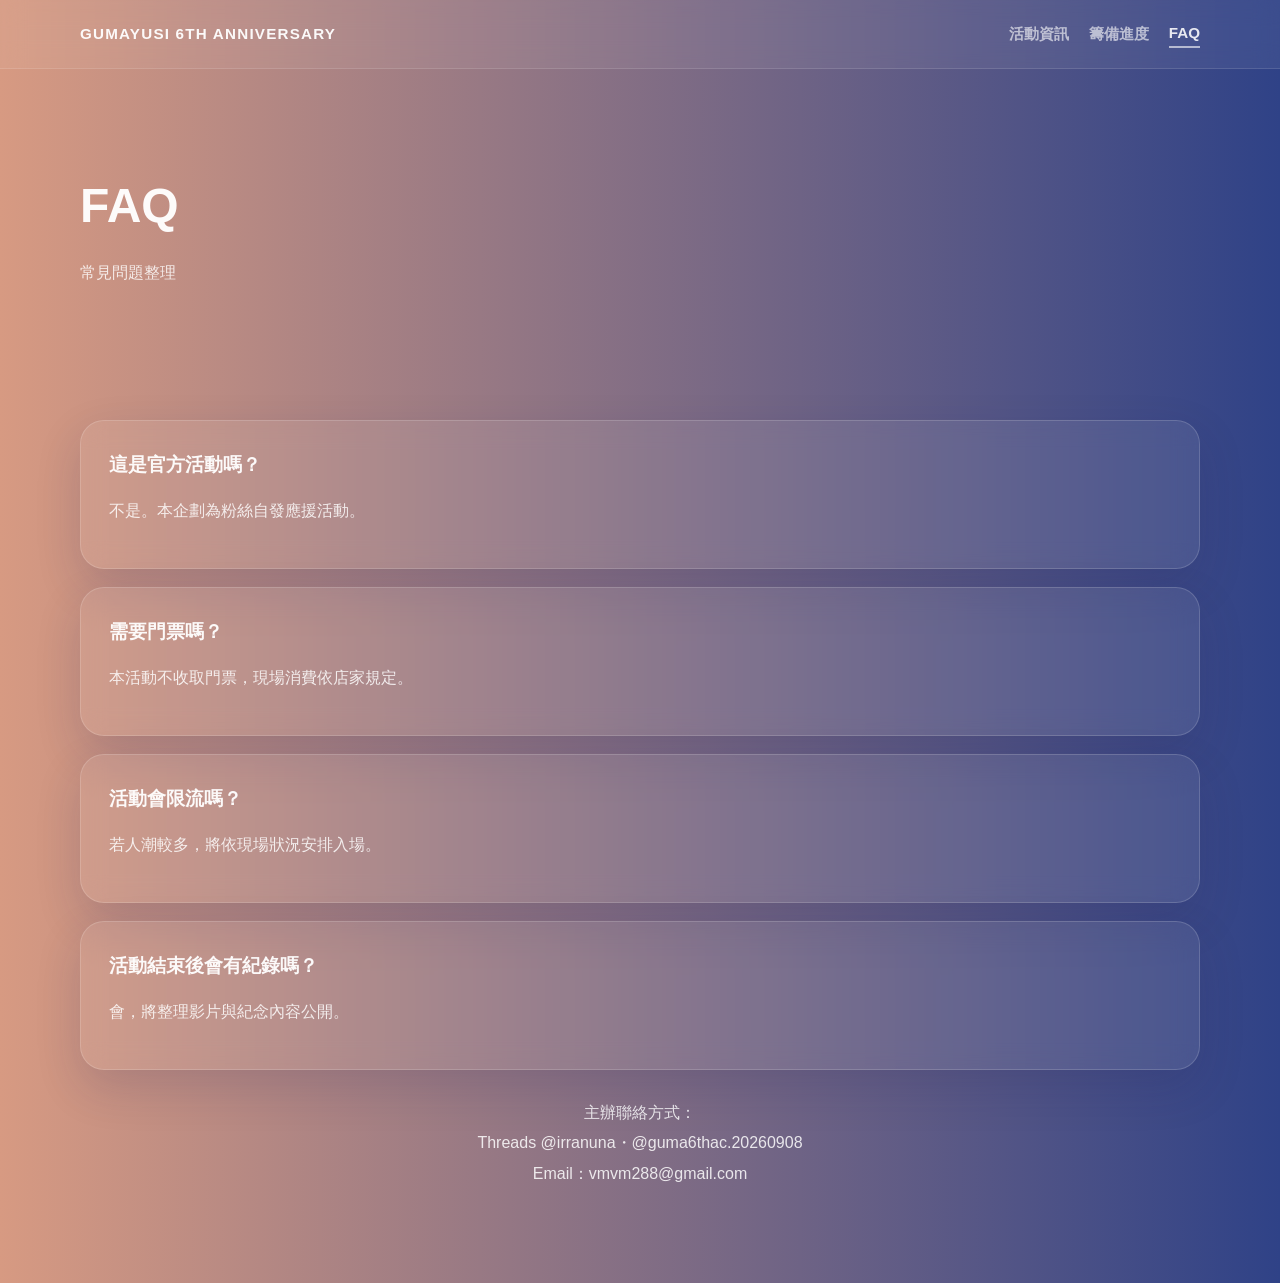
==== faq.html @ 4aa94550 "Add files via upload" ====
<!DOCTYPE html>
<html lang="zh-Hant">
<head>
  <meta charset="UTF-8" />
  <meta name="viewport" content="width=device-width, initial-scale=1.0" />
  <title>FAQ｜Gumayusi 6th Anniversary</title>
  <link rel="stylesheet" href="style.css" />
</head>
<body>

  <nav class="top-nav">
    <div class="container nav-inner">
      <a href="./index.html" class="nav-logo">GUMAYUSI 6TH ANNIVERSARY</a>

      <div class="nav-links">
        <a href="./index.html">活動資訊</a>
        <a href="./progress.html">籌備進度</a>
          <a href="./faq.html" class="active">FAQ</a>
      </div>
    </div>
  </nav>

  <header class="sub-hero">
    <div class="container">
      <h1>FAQ</h1>
      <p>常見問題整理</p>
    </div>
  </header>

  <main>

    <section class="section">
      <div class="container">

        <div class="faq-list">

          <div class="faq-item">
            <h3>這是官方活動嗎？</h3>
            <p>不是。本企劃為粉絲自發應援活動。</p>
          </div>

          <div class="faq-item">
            <h3>需要門票嗎？</h3>
            <p>本活動不收取門票，現場消費依店家規定。</p>
          </div>

          <div class="faq-item">
            <h3>活動會限流嗎？</h3>
            <p>若人潮較多，將依現場狀況安排入場。</p>
          </div>

          <div class="faq-item">
            <h3>活動結束後會有紀錄嗎？</h3>
            <p>會，將整理影片與紀念內容公開。</p>
          </div>

        </div>

        <p class="contact-center">
          主辦聯絡方式：<br>
          Threads @irranuna・@guma6thac.20260908<br>
          Email：vmvm288@gmail.com
        </p>

      </div>
    </section>

  </main>

</body>
</html>
---- style.css ----
:root {
  --text-main: #fffaf8;
  --text-sub: rgba(255, 255, 255, 0.84);
  --text-dim: rgba(255, 255, 255, 0.62);

  --card-bg: rgba(255, 255, 255, 0.08);
  --card-border: rgba(255, 255, 255, 0.16);
  --card-shadow: 0 18px 46px rgba(28, 33, 84, 0.16);

  --container-width: 1120px;
}

*,
*::before,
*::after {
  box-sizing: border-box;
}

html,
body {
  margin: 0;
  padding: 0;
}

body {
  font-family:
    "Noto Sans TC",
    "Segoe UI",
    "PingFang TC",
    "Microsoft JhengHei",
    sans-serif;
  line-height: 1.7;
  color: var(--text-main);
  background: linear-gradient(90deg, #d79a82 0%, #2f4287 100%);
}

img {
  display: block;
  max-width: 100%;
}

a {
  color: inherit;
  text-decoration: none;
}

.container {
  width: min(var(--container-width), calc(100% - 40px));
  margin: 0 auto;
}

/* ===== 導覽 ===== */

.top-nav {
  position: sticky;
  top: 0;
  z-index: 50;
  backdrop-filter: blur(12px);
  background: rgba(255, 255, 255, 0.06);
  border-bottom: 1px solid rgba(255, 255, 255, 0.12);
}

.nav-inner {
  min-height: 68px;
  display: flex;
  align-items: center;
  justify-content: center;
}

.nav-logo {
  font-size: 0.95rem;
  font-weight: 900;
  letter-spacing: 0.08em;
  text-transform: uppercase;
  color: rgba(255, 255, 255, 0.95);
}

/* ===== 內容區 ===== */

.section,
.section.alt {
  padding: 78px 0;
}

.section h2 {
  margin: 0 0 24px;
  font-size: clamp(1.8rem, 3.2vw, 2.4rem);
  color: rgba(255, 255, 255, 0.95);
}

.section p,
.section li {
  color: var(--text-sub);
}

.info-grid,
.feature-grid {
  display: grid;
  gap: 22px;
}

.info-grid,
.feature-grid {
  grid-template-columns: repeat(2, minmax(0, 1fr));
}

.faq-list {
  display: grid;
  gap: 18px;
}

.info-card,
.feature-card,
.faq-item,
.host-profile-card {
  border-radius: 24px;
  padding: 28px;
  background: var(--card-bg);
  border: 1px solid var(--card-border);
  box-shadow: var(--card-shadow);
  backdrop-filter: blur(12px);
}

.info-title,
.feature-card h3,
.faq-item h3 {
  margin: 0 0 12px;
  color: rgba(255, 255, 255, 0.95);
}

.location-name,
.location-address,
.event-date,
.event-time {
  margin: 0 0 10px;
}

.contact-center {
  margin-top: 28px;
  text-align: center;
  line-height: 1.9;
  color: rgba(255, 255, 255, 0.78);
}

/* ===== 主辦人 ===== */

.host-profile-card {
  display: grid;
  grid-template-columns: 180px minmax(0, 1fr);
  gap: 28px;
  align-items: center;
}

.host-profile-image img {
  width: 180px;
  height: 180px;
  object-fit: cover;
  border-radius: 20px;
}

.host-label {
  margin: 0 0 8px;
  font-size: 0.9rem;
  letter-spacing: 0.12em;
  text-transform: uppercase;
  color: rgba(255, 255, 255, 0.72);
}

.host-profile-content h3 {
  margin: 0 0 14px;
}

.organizer-note {
  margin-top: 16px;
  padding-top: 16px;
  border-top: 1px solid rgba(255, 255, 255, 0.12);
  color: rgba(255, 255, 255, 0.68);
}

/* ===== 手機 ===== */

@media (max-width: 900px) {
  .info-grid,
  .feature-grid,
  .host-profile-card {
    grid-template-columns: 1fr;
  }

  .host-profile-image {
    display: flex;
    justify-content: center;
  }
}

@media (max-width: 768px) {
  .container {
    width: min(100% - 28px, var(--container-width));
  }

  .nav-inner {
    min-height: 60px;
  }


  .section,
  .section.alt {
    padding: 56px 0;
  }

  .info-card,
  .feature-card,
  .faq-item,
  .host-profile-card {
    padding: 22px;
  }

  .host-profile-image img {
    width: 140px;
    height: 140px;
  }
}

.hero {
  position: relative;
  min-height: calc(100vh - 68px);
  overflow: hidden;

  background: url("./images/kv.png") center center / cover no-repeat;

  /* 防止裁切時邊緣太醜 */
  background-color: #d79a82;
}
.nav-inner {
  min-height: 68px;
  display: flex;
  align-items: center;
  justify-content: space-between;
  gap: 24px;
}

.nav-links {
  display: flex;
  align-items: center;
  gap: 20px;
}

.nav-links a {
  font-size: 0.95rem;
  font-weight: 700;
  color: rgba(255, 255, 255, 0.88);
  transition: opacity 0.2s ease;
}

.nav-links a:hover {
  opacity: 0.75;
}

.sub-hero {
  padding: 96px 0 56px;
  background: linear-gradient(90deg, #d79a82 0%, #2f4287 100%);
}

.sub-hero h1 {
  margin: 0 0 12px;
  font-size: clamp(2rem, 4vw, 3rem);
  color: rgba(255, 255, 255, 0.96);
}

.sub-hero p {
  margin: 0;
  color: rgba(255, 255, 255, 0.82);
}

.progress-list {
  display: grid;
  gap: 20px;
}

.progress-card {
  border-radius: 24px;
  padding: 28px;
  background: rgba(255, 255, 255, 0.08);
  border: 1px solid rgba(255, 255, 255, 0.16);
  box-shadow: 0 18px 46px rgba(28, 33, 84, 0.16);
  backdrop-filter: blur(12px);
}

.progress-card h2 {
  margin: 0 0 10px;
  font-size: 1.3rem;
  color: rgba(255, 255, 255, 0.95);
}

.progress-card p {
  margin: 0;
  color: rgba(255, 255, 255, 0.82);
}

.progress-date {
  margin: 0 0 10px !important;
  font-size: 0.92rem;
  letter-spacing: 0.08em;
  color: rgba(255, 255, 255, 0.62) !important;
}

.nav-links a.active {
  font-weight: 900;
  opacity: 1;
  border-bottom: 2px solid rgba(255,255,255,0.6);
}

.nav-links a {
  opacity: 0.7;
  transition: all 0.2s ease;
}
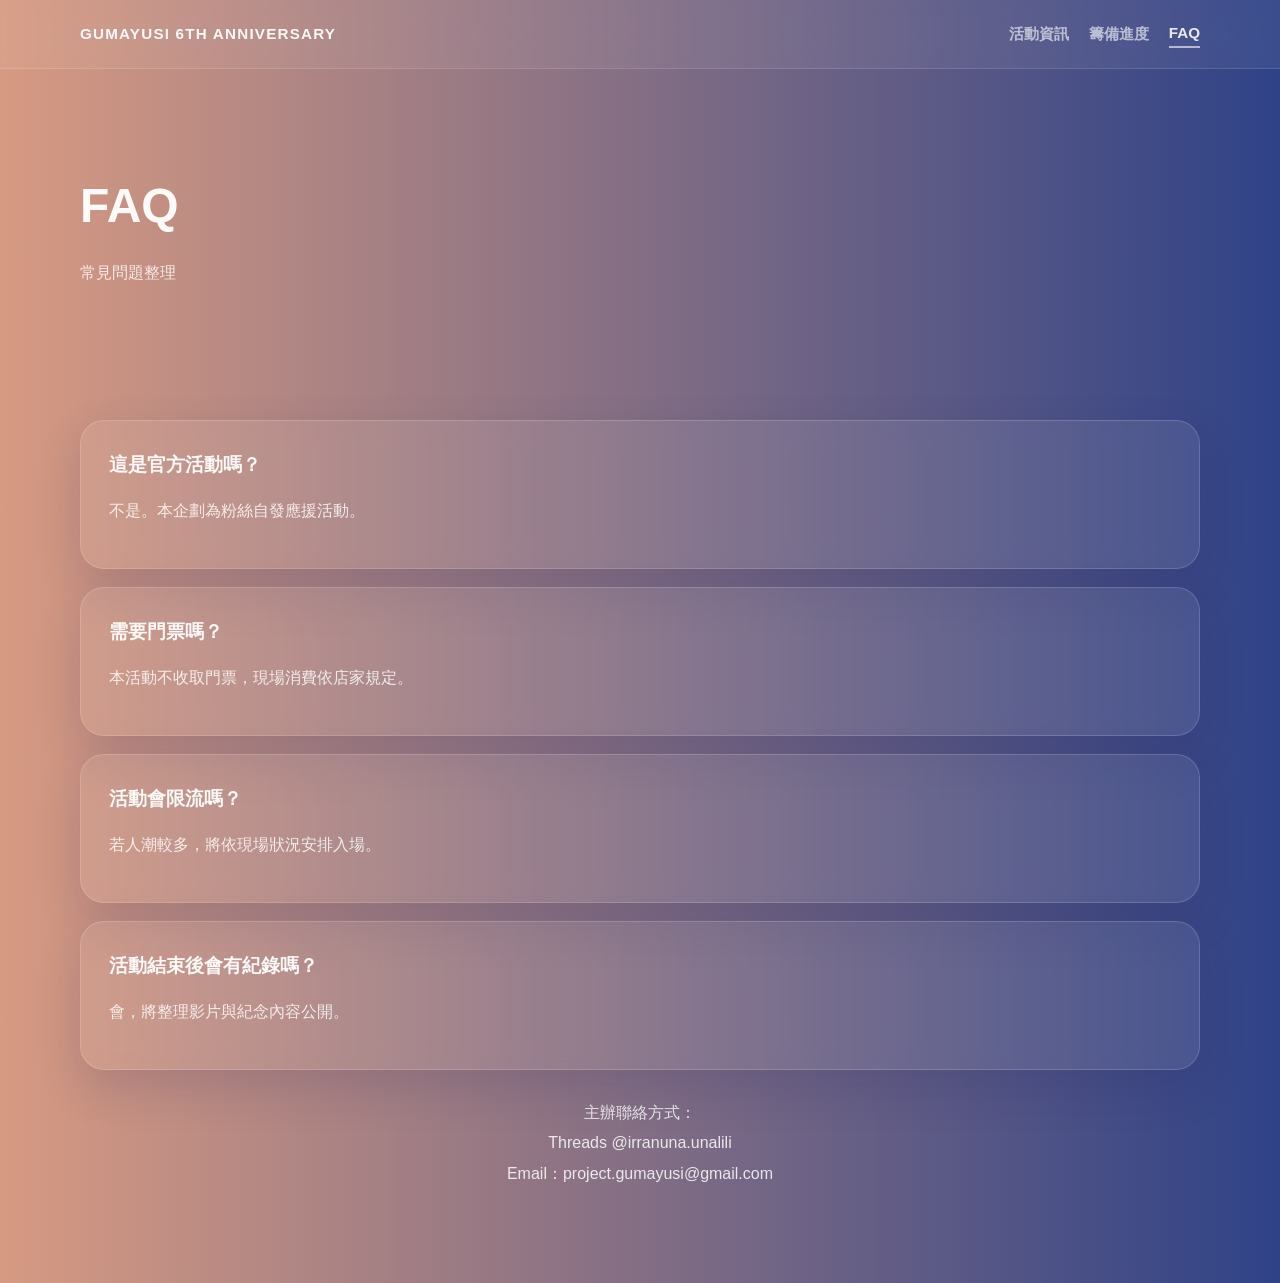
==== commit 321e40d7: "Add files via upload" ====
--- a/faq.html
+++ b/faq.html
@@ -58,8 +58,8 @@
 
         <p class="contact-center">
           主辦聯絡方式：<br>
-          Threads @irranuna・@guma6thac.20260908<br>
-          Email：vmvm288@gmail.com
+          Threads @irranuna.unalili<br>
+          Email：project.gumayusi@gmail.com
         </p>
 
       </div>
